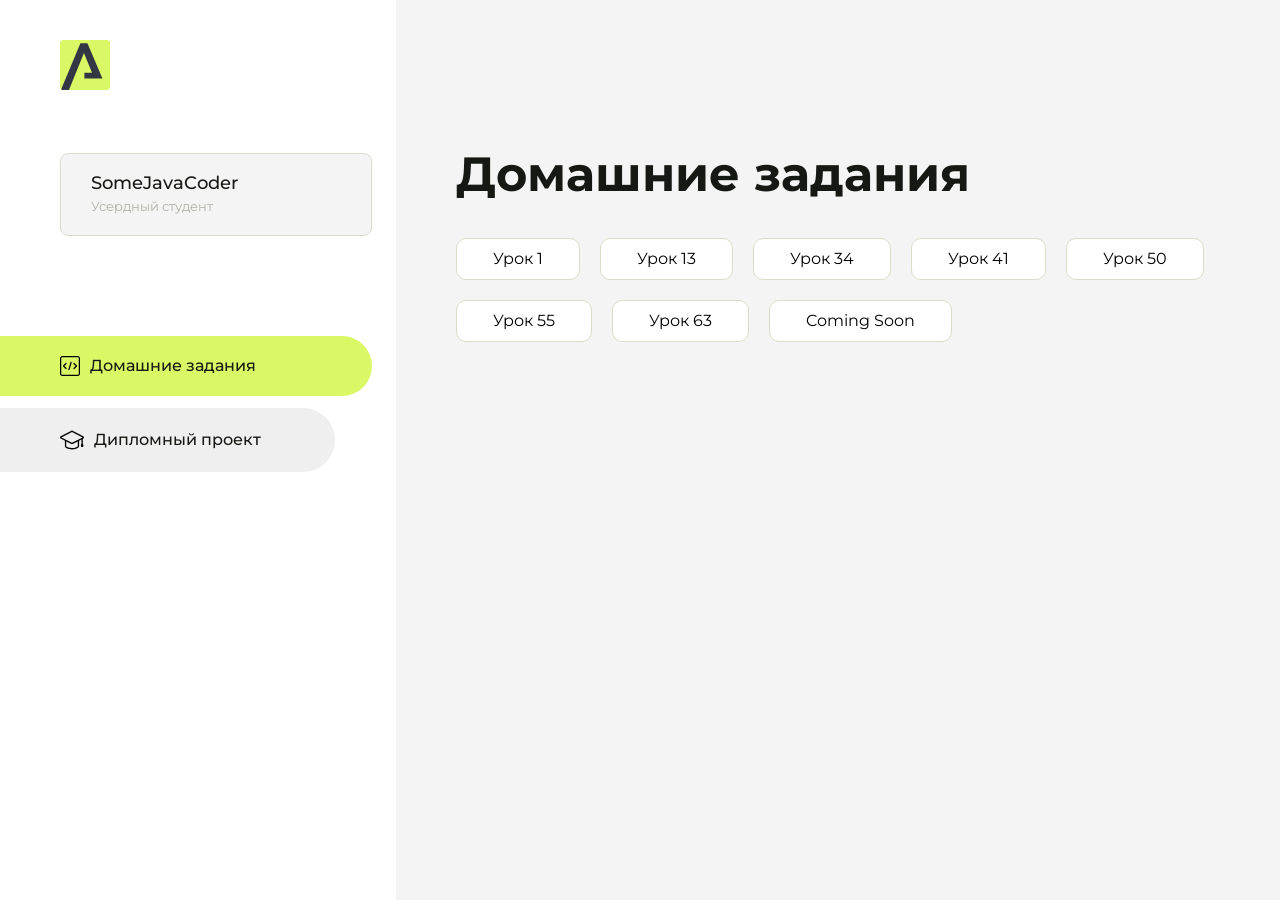
==== index.html @ 43259f3e "Update index.html add less63" ====
<!DOCTYPE html>
<html lang="en">
<head>
    <meta charset="UTF-8">
    <meta name="viewport" content="width=device-width, initial-scale=1.0">
    <title>Домашняя работа</title>
    <link rel="shortcut icon" href="src/logo.ico" type="image/x-icon">
    <link rel="preconnect" href="https://fonts.googleapis.com">
    <link rel="preconnect" href="https://fonts.gstatic.com" crossorigin>
    <link href="https://fonts.googleapis.com/css2?family=Montserrat:wght@400;500;700&family=Rubik:wght@500&display=swap"
          rel="stylesheet">
    <link rel="stylesheet" href="src/style.css">
</head>
<body id="body">
<div class="overlay" id="overlay"></div>
<div class="layout">
    <div class="burger" id="burger">
        <svg viewBox="0 0 24 24" fill="none" xmlns="http://www.w3.org/2000/svg">
            <g id="SVGRepo_bgCarrier" stroke-width="0"></g>
            <g id="SVGRepo_tracerCarrier" stroke-linecap="round" stroke-linejoin="round"></g>
            <g id="SVGRepo_iconCarrier">
                <path d="M4 18L20 18" stroke="#DAF765" stroke-width="2" stroke-linecap="round"></path>
                <path d="M4 12L20 12" stroke="#DAF765" stroke-width="2" stroke-linecap="round"></path>
                <path d="M4 6L20 6" stroke="#DAF765" stroke-width="2" stroke-linecap="round"></path>
            </g>
        </svg>
    </div>
    <aside class="sidebar" id="sidebar">
        <div class="sidebar__inner">
            <div class="logo">
                <svg width="50" height="50" viewBox="0 0 50 50" fill="none" xmlns="http://www.w3.org/2000/svg">
                    <g clip-path="url(#clip0_513_74730)">
                        <path d="M46.17 -0.257004H3.83C1.57281 -0.257004 -0.257 1.57281 -0.257 3.83V46.17C-0.257 48.4272 1.57281 50.257 3.83 50.257H46.17C48.4272 50.257 50.257 48.4272 50.257 46.17V3.83C50.257 1.57281 48.4272 -0.257004 46.17 -0.257004Z"
                              fill="#DAF765"/>
                        <path d="M24.375 38.4H42.461L27.441 3.1585H20.4355C20.4355 3.1585 6.7895 35.881 1.1945 49.294C2.015 50.0275 3.0945 50.257 3.6945 50.257H8.8445L23.954 13.07L32.0465 32.8285H24.375V38.4Z"
                              fill="#323843"/>
                    </g>
                    <defs>
                        <clipPath id="clip0_513_74730">
                            <rect width="50" height="50" fill="white"/>
                        </clipPath>
                    </defs>
                </svg>
            </div>
            <div class="sidebar__user">
                <div class="sidebar__name">SomeJavaCoder</div>
                <div class="sidebar__text">Усердный студент</div>
            </div>
            <div class="sidebar__tabs">
                <div class="sidebar__item">
                    <button class="sidebar__button active" id="tasks">
                        <svg xmlns="http://www.w3.org/2000/svg" width="20" height="20" viewBox="0 0 20 20" fill="none">
                            <g clip-path="url(#clip0_704_74543)">
                                <path d="M17.7083 20H2.29167C1.0275 20 0 18.9725 0 17.7083V2.29167C0 1.0275 1.0275 0 2.29167 0H17.7083C18.9725 0 20 1.0275 20 2.29167V17.7083C20 18.9725 18.9725 20 17.7083 20ZM2.29167 1.25C1.7175 1.25 1.25 1.7175 1.25 2.29167V17.7083C1.25 18.2825 1.7175 18.75 2.29167 18.75H17.7083C18.2825 18.75 18.75 18.2825 18.75 17.7083V2.29167C18.75 1.7175 18.2825 1.25 17.7083 1.25H2.29167Z"
                                      fill="black"/>
                                <path d="M6.04167 13.125C5.88167 13.125 5.72167 13.0642 5.6 12.9417L3.1 10.4417C2.85583 10.1975 2.85583 9.80167 3.1 9.5575L5.6 7.0575C5.84417 6.81333 6.24 6.81333 6.48417 7.0575C6.72833 7.30167 6.72833 7.6975 6.48417 7.94167L4.42583 10L6.48417 12.0583C6.72833 12.3025 6.72833 12.6983 6.48417 12.9425C6.36167 13.0642 6.20167 13.125 6.04167 13.125Z"
                                      fill="black"/>
                                <path d="M8.95833 14.1667C8.9 14.1667 8.84 14.1583 8.78167 14.1417C8.45083 14.0442 8.26083 13.6967 8.35833 13.3658L10.4417 6.28251C10.5392 5.95084 10.8892 5.76417 11.2175 5.85917C11.5483 5.95667 11.7383 6.30417 11.6408 6.63501L9.5575 13.7183C9.47833 13.9908 9.22833 14.1667 8.95833 14.1667Z"
                                      fill="black"/>
                                <path d="M13.9583 13.125C13.7983 13.125 13.6383 13.0642 13.5167 12.9417C13.2725 12.6975 13.2725 12.3017 13.5167 12.0575L15.575 9.99916L13.5167 7.94083C13.2725 7.69666 13.2725 7.30083 13.5167 7.05666C13.7608 6.81249 14.1567 6.81249 14.4008 7.05666L16.9008 9.55666C17.145 9.80083 17.145 10.1967 16.9008 10.4408L14.4008 12.9408C14.2783 13.0642 14.1183 13.125 13.9583 13.125Z"
                                      fill="black"/>
                            </g>
                            <defs>
                                <clipPath id="clip0_704_74543">
                                    <rect width="20" height="20" fill="white"/>
                                </clipPath>
                            </defs>
                        </svg>
                        <span>Домашние задания</span></button>
                </div>
                <div class="sidebar__item">
                    <button class="sidebar__button" id="diplom">
                        <svg xmlns="http://www.w3.org/2000/svg" width="24" height="24" viewBox="0 0 24 24" fill="none">
                            <g clip-path="url(#clip0_704_74553)">
                                <path d="M23.2628 10.5971C23.7176 10.365 24 9.90375 24 9.39337C24 8.883 23.7176 8.42175 23.2628 8.18962L12.6135 2.75362C12.2291 2.55824 11.7705 2.55787 11.3854 2.75399L0.736875 8.19C0.282375 8.42175 0 8.883 0 9.39337C0 9.90375 0.282375 10.365 0.736875 10.5971L4.89038 12.7177V18.2074C4.89038 19.8154 8.412 21.393 12 21.393C15.5884 21.393 19.1096 19.815 19.1096 18.2074V12.7174L21.4609 11.517V15.8017L20.901 17.2305C20.7409 17.6389 20.7934 18.0994 21.0405 18.4616C21.2876 18.8246 21.6979 19.041 22.1366 19.041C22.5754 19.041 22.9852 18.8246 23.2324 18.462C23.4795 18.099 23.532 17.6385 23.3719 17.2301L22.8124 15.8021V10.827L23.2628 10.5971ZM17.7623 18.1721C17.6198 18.6375 15.3491 20.0419 12 20.0419C8.65088 20.0419 6.38025 18.6375 6.2415 18.2074V12.3037L6.23887 12.3019C6.23812 12.057 6.1065 11.8207 5.87325 11.7019L1.3515 9.39337L12 3.95737L22.6489 9.39337L12 14.8294L5.87325 11.7019C5.54063 11.5331 4.6695 11.6674 4.5 12C4.33012 12.3322 4.55813 12.5479 4.89038 12.7177L11.3857 16.0331C11.5781 16.1314 11.7889 16.1805 12 16.1805C12.2107 16.1805 12.4222 16.1314 12.6146 16.0331L17.7593 13.407L17.7623 18.1721Z"
                                      fill="black"/>
                            </g>
                            <defs>
                                <clipPath id="clip0_704_74553">
                                    <rect width="24" height="24" fill="white"/>
                                </clipPath>
                            </defs>
                        </svg>
                        <span>Дипломный проект</span></button>
                </div>
            </div>
        </div>

    </aside>
    <div class="content">
        <div class="container">
            <div class="content__block" id="tasksBlock">
                <div class="content__title">Домашние задания</div>
                <ul class="content__list">
                    <li class="content__list-item">
                        <a href="hello-arokenru/index.html">Урок 1</a>
                    </li>
                    <li class="content__list-item">
                        <a href="lesson13/html/index.html">Урок 13</a>
                    </li>
                    <li class="content__list-item">
                        <a href="lesson34/html/index.html">Урок 34</a>
                    </li>
                    <li class="content__list-item">
                        <a href="lesson41/html/index.html">Урок 41</a>
                    </li>
                    </li>
                     <li class="content__list-item">
                        <a href="lesson50/index.html">Урок 50</a>
                    </li>
                    <li class="content__list-item">
                        <a href="lesson55/html/index.html">Урок 55</a>
                    </li>
                    <li class="content__list-item">
                        <a href="lesson63/html/index.html">Урок 63</a>
                    </li>
                    <li class="content__list-item">
                        <a href="404/index.html">Coming Soon</a>
                    </li>
                </ul>
            </div>
            <div class="content__block hidden" id="diplomBlock">
                <div class="content__title">Дипломный проект</div>
                <div class="content__list-diplom">
                    <a href="ПАПКА-С-НОМЕРОМ-УРОКА">Ссылка на ДЗ</a>
                </div>
                <div class="content__decor">
                    <div class="content__decor-text">Давай проверим, чему ты научился!</div>
                    <div class="content__decor-img">
                        <img src="src/decor.png" alt="decor">
                    </div>
                </div>
            </div>
        </div>
    </div>
</div>
<script src="src/index.js"></script>
</body>
</html>
---- src/style.css ----
*{padding: 0;margin: 0;border: 0;}
*,*:before,*:after{-webkit-box-sizing: border-box;box-sizing: border-box;}
:focus,:active{outline: none;}
a:focus,a:active{outline: none;}
nav,footer,header,aside{display: block;}
html,body{
    height:100%;width:100%;
    font-size:100%;line-height:1;-ms-text-size-adjust:100%;-moz-text-size-adjust:100%;-webkit-text-size-adjust:100%;}
input,button,textarea{font-family:inherit;}
input::-ms-clear{display: none;}
button{cursor: pointer;}
button::-moz-focus-inner{padding:0;border:0;}
a,a:visited{text-decoration: none;}
a:hover{text-decoration: none;}
ul li{list-style: none;}
img{vertical-align: top;}
h1,h2,h3,h4,h5,h6{font-size:inherit;font-weight: inherit;}
a{color:inherit;}



body {
    font-family: "Montserrat",SansSerif;
    color: black;
}

body.overflow {
    overflow: hidden;
}



.layout {
    display: -webkit-box;
    display: -ms-flexbox;
    display: flex;
    min-height: 100vh;
}

.sidebar {
    padding: 40px 24px 40px 0;
    -ms-flex-negative: 0;
    flex-shrink: 0;
    background-color: white;
}



.content {
    -webkit-box-flex: 1;
    -ms-flex-positive: 1;
    flex-grow: 1;
    background-color: #F4F4F4;
}

.container {
    display: -webkit-box;
    display: -ms-flexbox;
    display: flex;
    -webkit-box-orient: vertical;
    -webkit-box-direction: normal;
    -ms-flex-direction: column;
    flex-direction: column;
    -webkit-box-pack: center;
    -ms-flex-pack: center;
    justify-content: center;
    -webkit-box-align: center;
    -ms-flex-align: center;
    align-items: center;
    padding: 150px 60px 80px 60px;
}


.logo {
    margin-left: 60px;
    margin-bottom: 60px;
}

.sidebar__user {
    background-color: #F4F4F4;
    padding: 20px 30px;
    margin-left: 60px;
    margin-bottom: 100px;
    border-radius: 8px;
    border: 1px solid #DADEC9;
}

.sidebar__name {
    color:#161814;
    font-size: 18px;
    font-weight: 500;
    margin-bottom: 6px;
}

.sidebar__text {
    color: #AFB1A7;
    font-size: 13px;
    font-weight: 400;
    line-height: 130%; /* 16.9px */
}

.sidebar__item {
    width: 372px;
}

.sidebar__button {
    display: -webkit-box;
    display: -ms-flexbox;
    display: flex;
    -webkit-box-align: center;
    -ms-flex-align: center;
    align-items: center;
    gap: 10px;
    padding: 20px 60px;
    margin-bottom: 12px;
    border-radius: 0px 100px 100px 0px;
    -webkit-transition: all .5s;
    -o-transition: all .5s;
    transition: all .5s;
    cursor: pointer;
    width: 90%;
    color:#161814;
    font-size: 16px;
    font-weight: 500;
}

.sidebar__button.active , .sidebar__button:hover {
    width: 100%;
    background-color: #DAF765;
}


.content__title {
    color: #161814;
    font-size: 48px;
    font-weight: 700;
    margin-bottom: 40px;
}

.content__list {
    display: -webkit-box;
    display: -ms-flexbox;
    display: flex;
    -webkit-box-align: center;
    -ms-flex-align: center;
    align-items: center;
    -ms-flex-wrap: wrap;
    flex-wrap: wrap;
    gap: 20px;
}



.content__list-item  {
    cursor: pointer;
    padding: 12px 18px;
    background-color: #fff;
    border-radius: 10px;
    border: 1px solid #DADEC9;
    -webkit-transition: all .3s;
    -o-transition: all .3s;
    transition: all .3s;
}

.content__list-item:hover,.content__list-diplom:hover {
    background-color: #AFB1A7;
}

li a {
    padding: 12px 18px;

}


.content__list-diplom {
    -webkit-transition: all .3s;
    -o-transition: all .3s;
    transition: all .3s;
    display: inline-block;
    padding: 12px 18px;
    background-color: #fff;
    border-radius: 10px;
    border: 1px solid #DADEC9;
}

.content__decor {
    display: -webkit-box;
    display: -ms-flexbox;
    display: flex;
    -webkit-box-align: center;
    -ms-flex-align: center;
    align-items: center;
}

.content__decor-text {
    color:#BEDD44;
    font-size: 36px;
    font-weight: 700;
    line-height: 110%; /* 39.6px */
}

.content__block {
    max-width: 1200px;
}

.content__block.hidden {
    display: none;
}

.content__decor-img img{
    width: 100%;
}

.burger {
    display: none;
    padding: 5px;
    position: fixed;
    top: 3%;
    right: 7%;
    width: 40px;
    height: 40px;
    background-color: #161814;
    border-radius: 50%;
    z-index: 10;
    border: 1px solid #DAF765;
}

@media (max-width: 768px) {
    .burger {
        display: block;
    }

    .sidebar {
        -webkit-transition: all .3s;
        -o-transition: all .3s;
        transition: all .3s;
        -webkit-transform: translateX(-100%);
        -ms-transform: translateX(-100%);
        transform: translateX(-100%);
        position: fixed;
        top: 0;
        left: 0;
        bottom: 0;
        z-index: 5;
    }

    .sidebar.show {
        -webkit-transform: translateX(0%);
        -ms-transform: translateX(0%);
        transform: translateX(0%);
    }

    .overlay {
        opacity: 0;
        pointer-events: none;
        -webkit-transition: all .3s;
        -o-transition: all .3s;
        transition: all .3s;
        position: absolute;
        top: 0;
        right: 0;
        left: 0;
        bottom: 0;
        z-index: 3;
        background-color: #000000e0;
    }

    .overlay.show {
        opacity: 1;
        pointer-events: all;
    }

    .container {
        padding: 40px 20px;
        min-height: 100%;
    }

    .content__decor {
        margin-top: 20px;
        -webkit-box-orient: vertical;
        -webkit-box-direction: normal;
        -ms-flex-direction: column;
        flex-direction: column;
    }
}

@media (max-width: 400px) {
    .sidebar__user {
        margin-left: 0;
    }
}
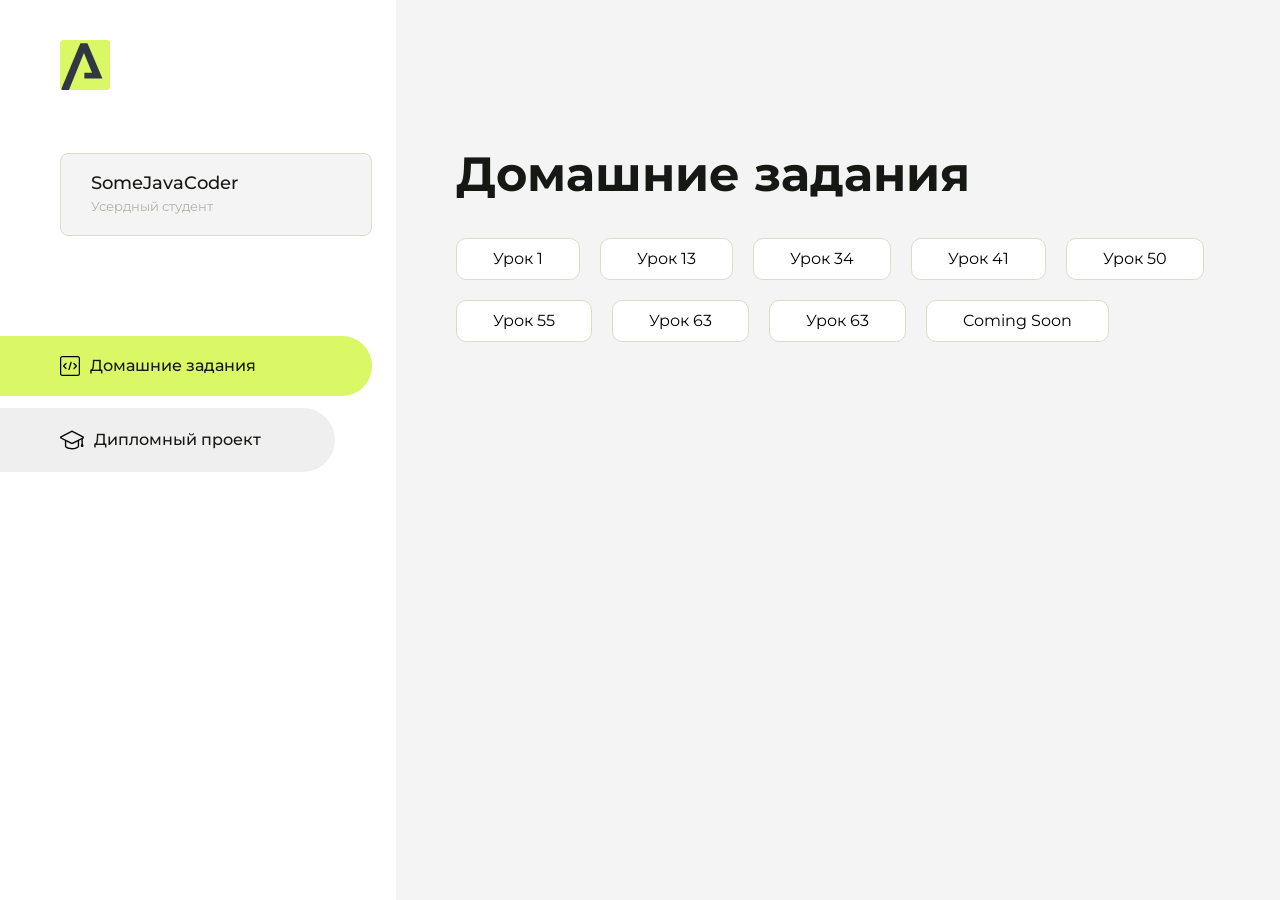
==== commit 5f51fa0f: "Update index.html" ====
--- a/index.html
+++ b/index.html
@@ -112,7 +112,10 @@
                         <a href="lesson55/html/index.html">Урок 55</a>
                     </li>
                     <li class="content__list-item">
-                        <a href="lesson63/html/index.html">Урок 63</a>
+                        <a href="lesson63/index.html">Урок 63</a>
+                    </li>
+                    <li class="content__list-item">
+                        <a href="lesson73/html/index.html">Урок 63</a>
                     </li>
                     <li class="content__list-item">
                         <a href="404/index.html">Coming Soon</a>
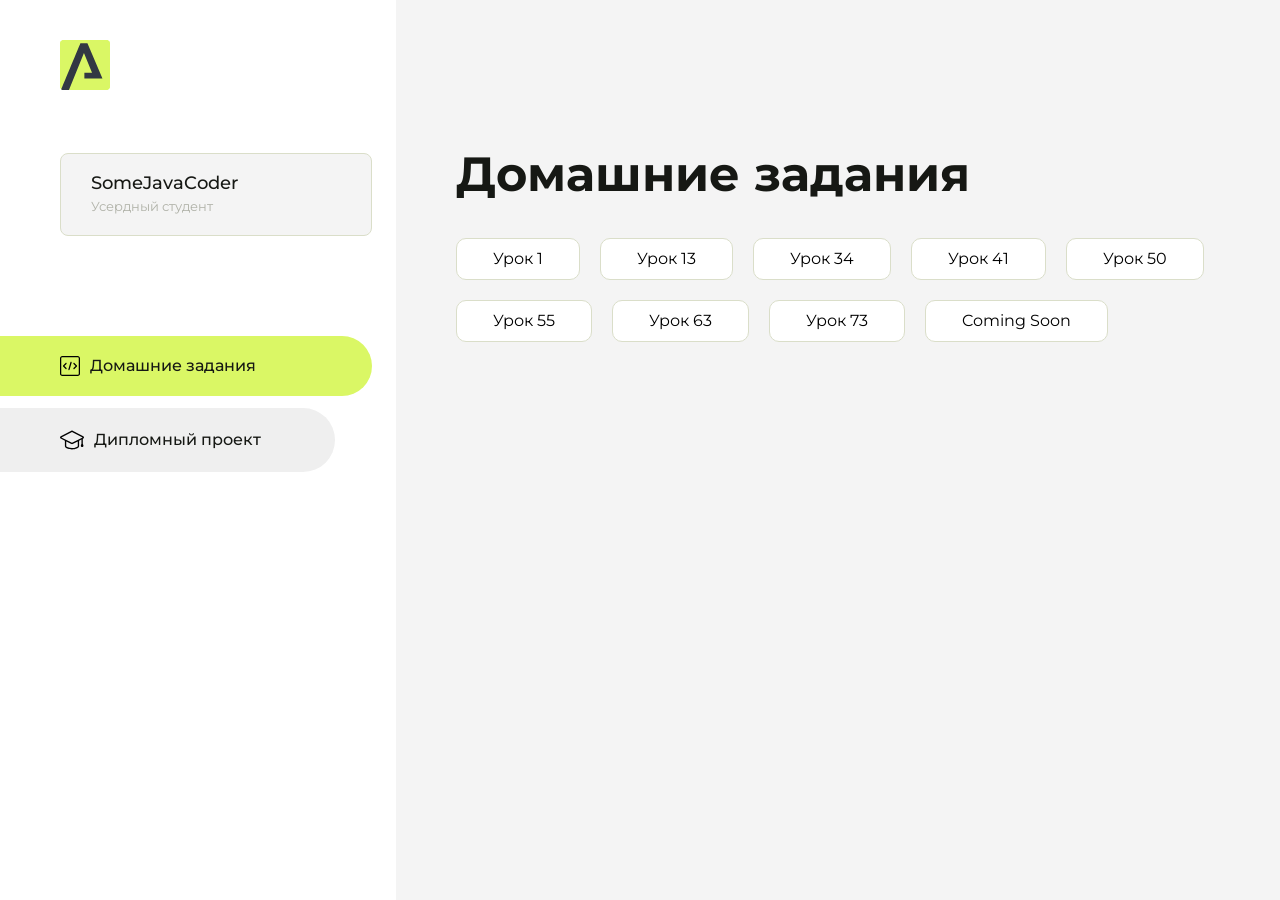
==== commit d12d9b55: "Update index.html" ====
--- a/index.html
+++ b/index.html
@@ -115,7 +115,7 @@
                         <a href="lesson63/index.html">Урок 63</a>
                     </li>
                     <li class="content__list-item">
-                        <a href="lesson73/html/index.html">Урок 63</a>
+                        <a href="lesson73/html/index.html">Урок 73</a>
                     </li>
                     <li class="content__list-item">
                         <a href="404/index.html">Coming Soon</a>
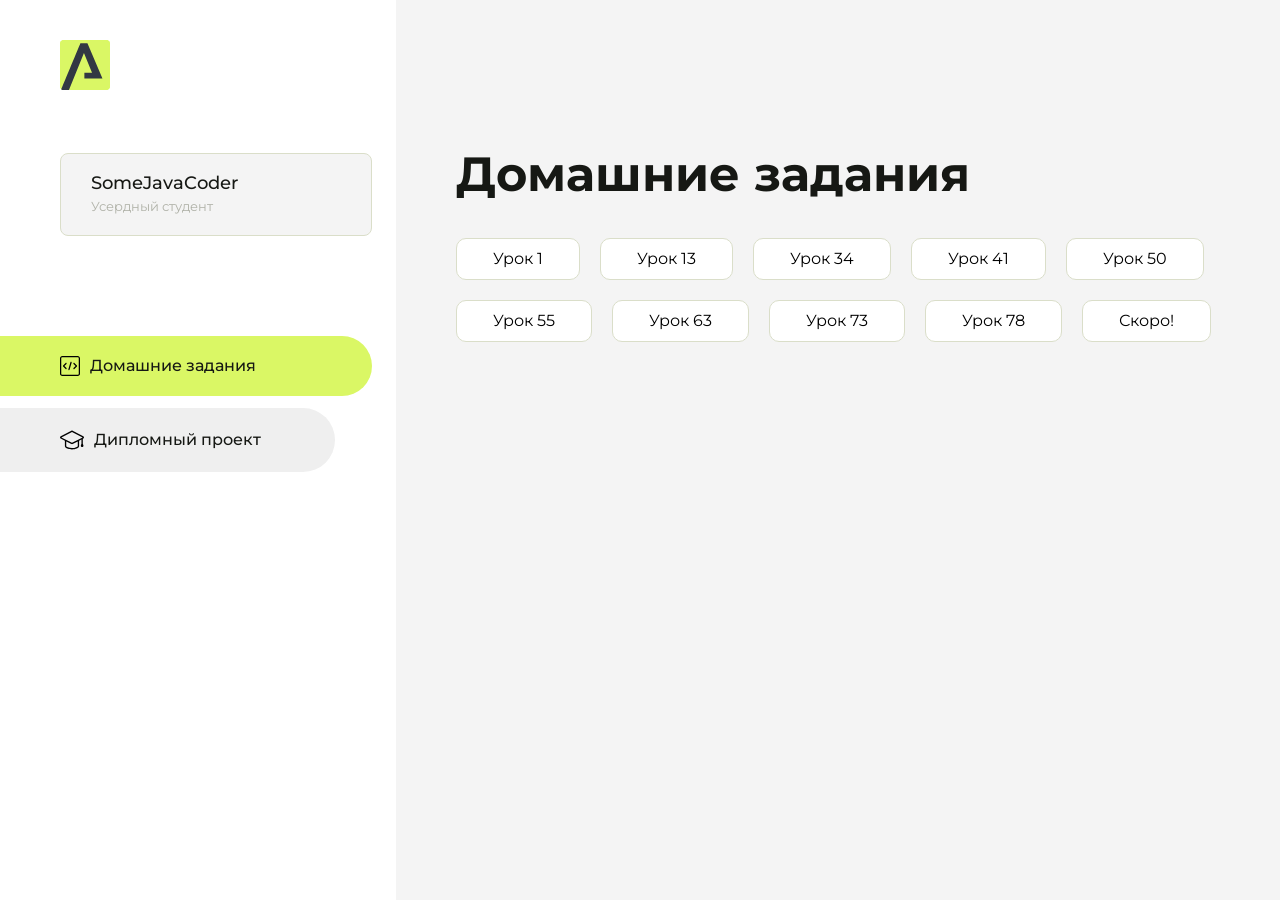
==== commit 635b1c9f: "Update index.html add less78" ====
--- a/index.html
+++ b/index.html
@@ -118,7 +118,10 @@
                         <a href="lesson73/html/index.html">Урок 73</a>
                     </li>
                     <li class="content__list-item">
-                        <a href="404/index.html">Coming Soon</a>
+                        <a href="lesson78/html/article.html">Урок 78</a>
+                    </li>
+                    <li class="content__list-item">
+                        <a href="404/index.html">Скоро!</a>
                     </li>
                 </ul>
             </div>
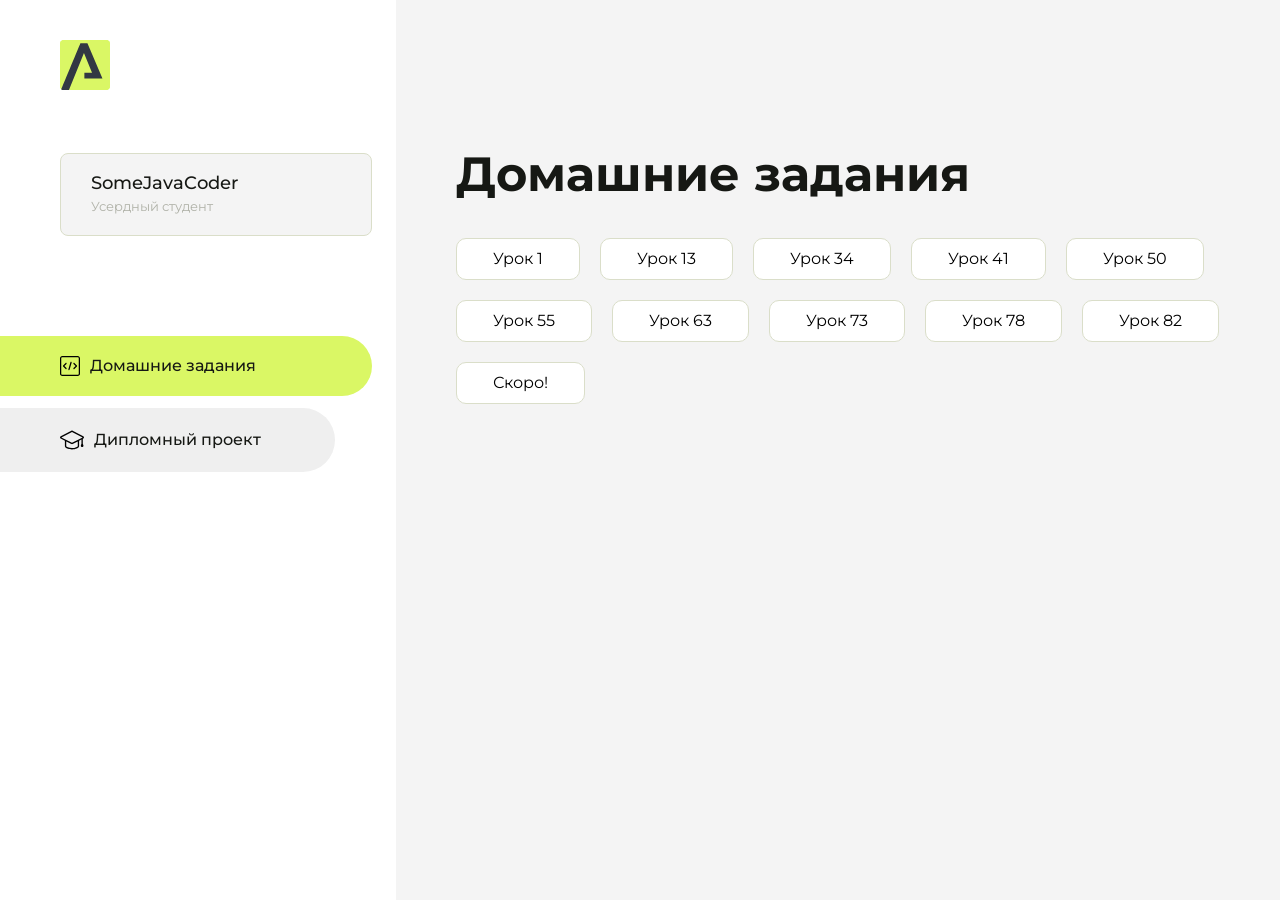
==== commit bf77dfaf: "Update index.html add less82!" ====
--- a/index.html
+++ b/index.html
@@ -121,6 +121,9 @@
                         <a href="lesson78/html/article.html">Урок 78</a>
                     </li>
                     <li class="content__list-item">
+                        <a href="lesson82/html/index.html">Урок 82</a>
+                    </li>
+                    <li class="content__list-item">
                         <a href="404/index.html">Скоро!</a>
                     </li>
                 </ul>
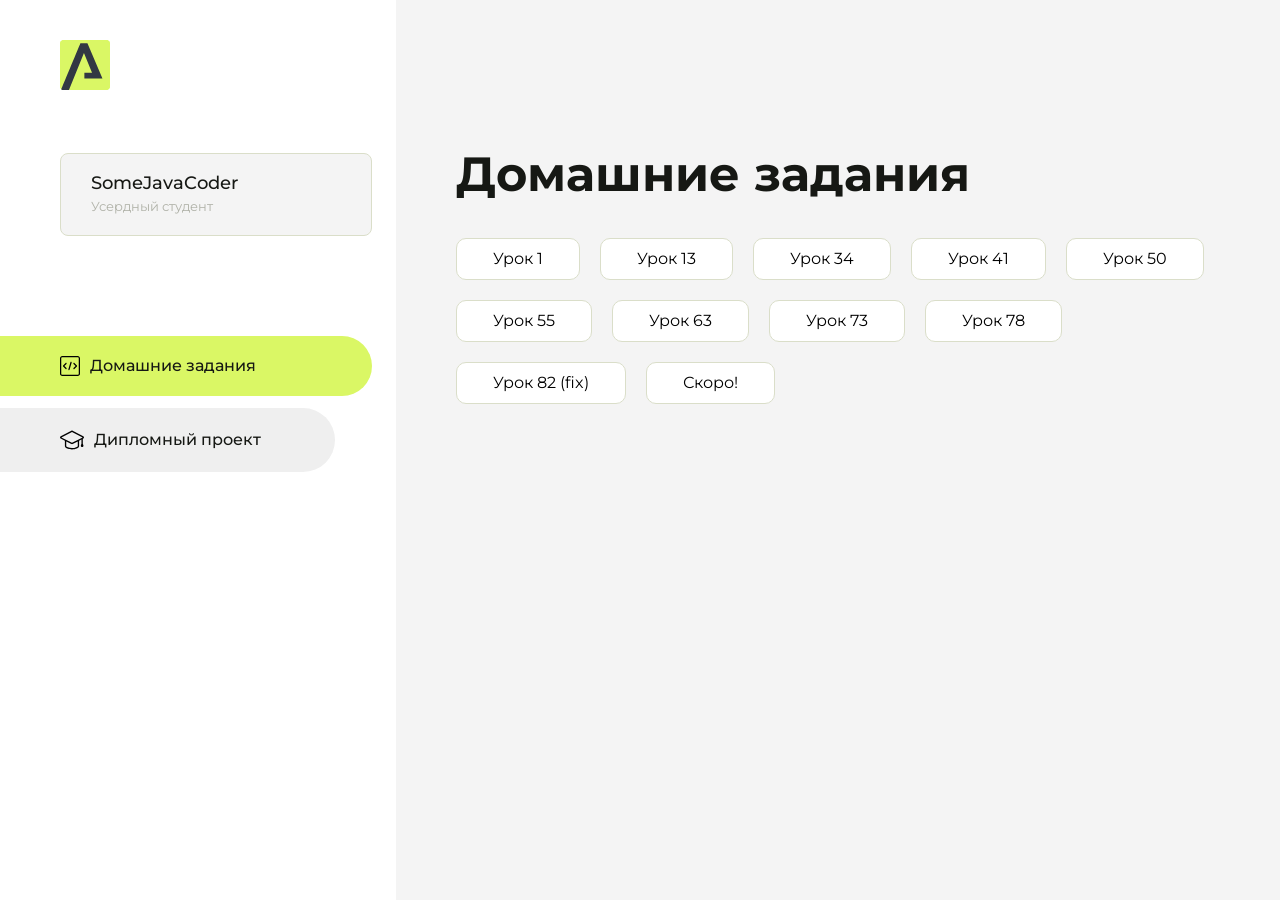
==== commit c70ea811: "Update index.html" ====
--- a/index.html
+++ b/index.html
@@ -121,7 +121,7 @@
                         <a href="lesson78/html/article.html">Урок 78</a>
                     </li>
                     <li class="content__list-item">
-                        <a href="lesson82/html/index.html">Урок 82</a>
+                        <a href="lesson82/html/index.html">Урок 82 (fix)</a>
                     </li>
                     <li class="content__list-item">
                         <a href="404/index.html">Скоро!</a>
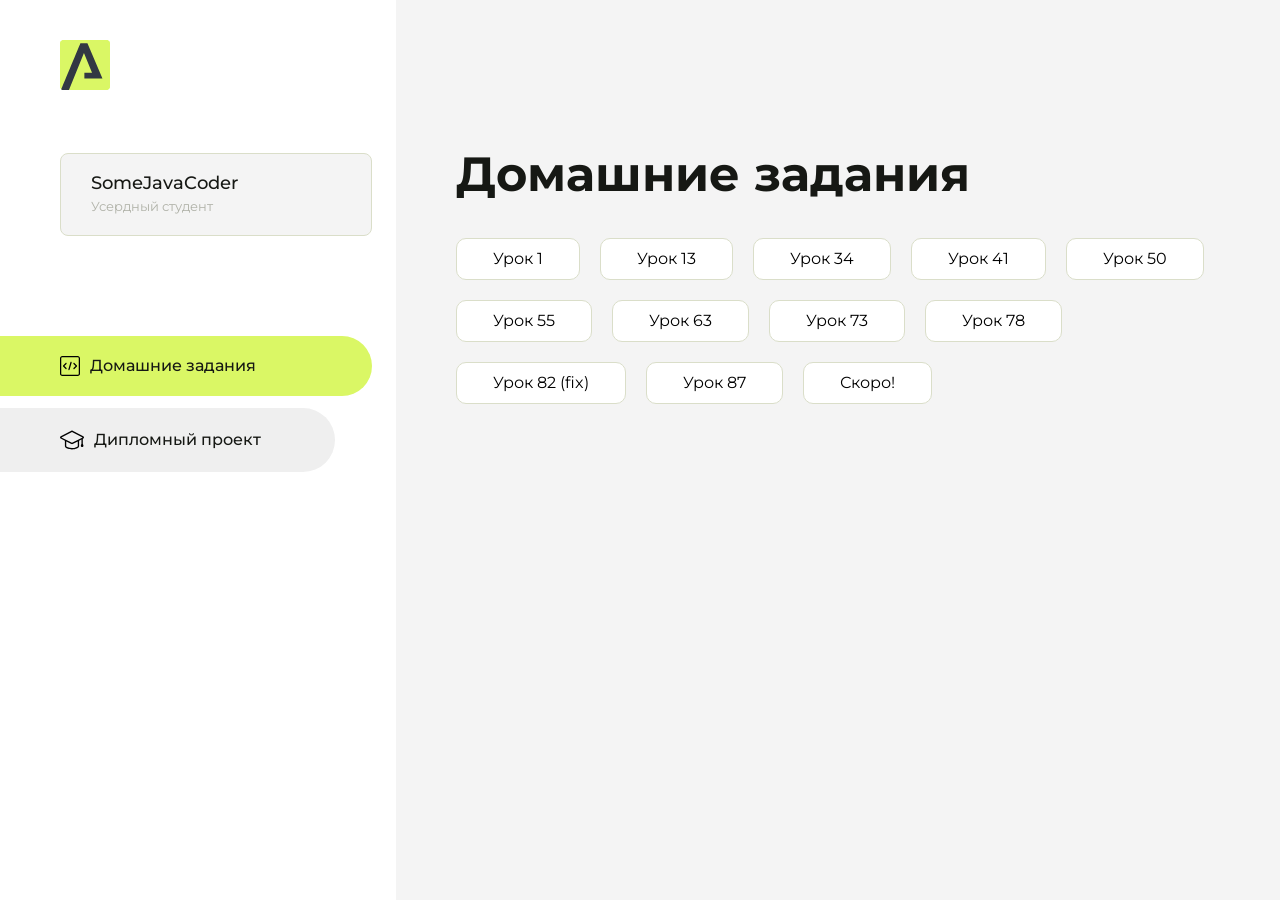
==== commit ae4e9310: "Update index.html ADD LESS87" ====
--- a/index.html
+++ b/index.html
@@ -124,6 +124,9 @@
                         <a href="lesson82/html/index.html">Урок 82 (fix)</a>
                     </li>
                     <li class="content__list-item">
+                        <a href="lesson87/html/index.html">Урок 87</a>
+                    </li>
+                    <li class="content__list-item">
                         <a href="404/index.html">Скоро!</a>
                     </li>
                 </ul>
